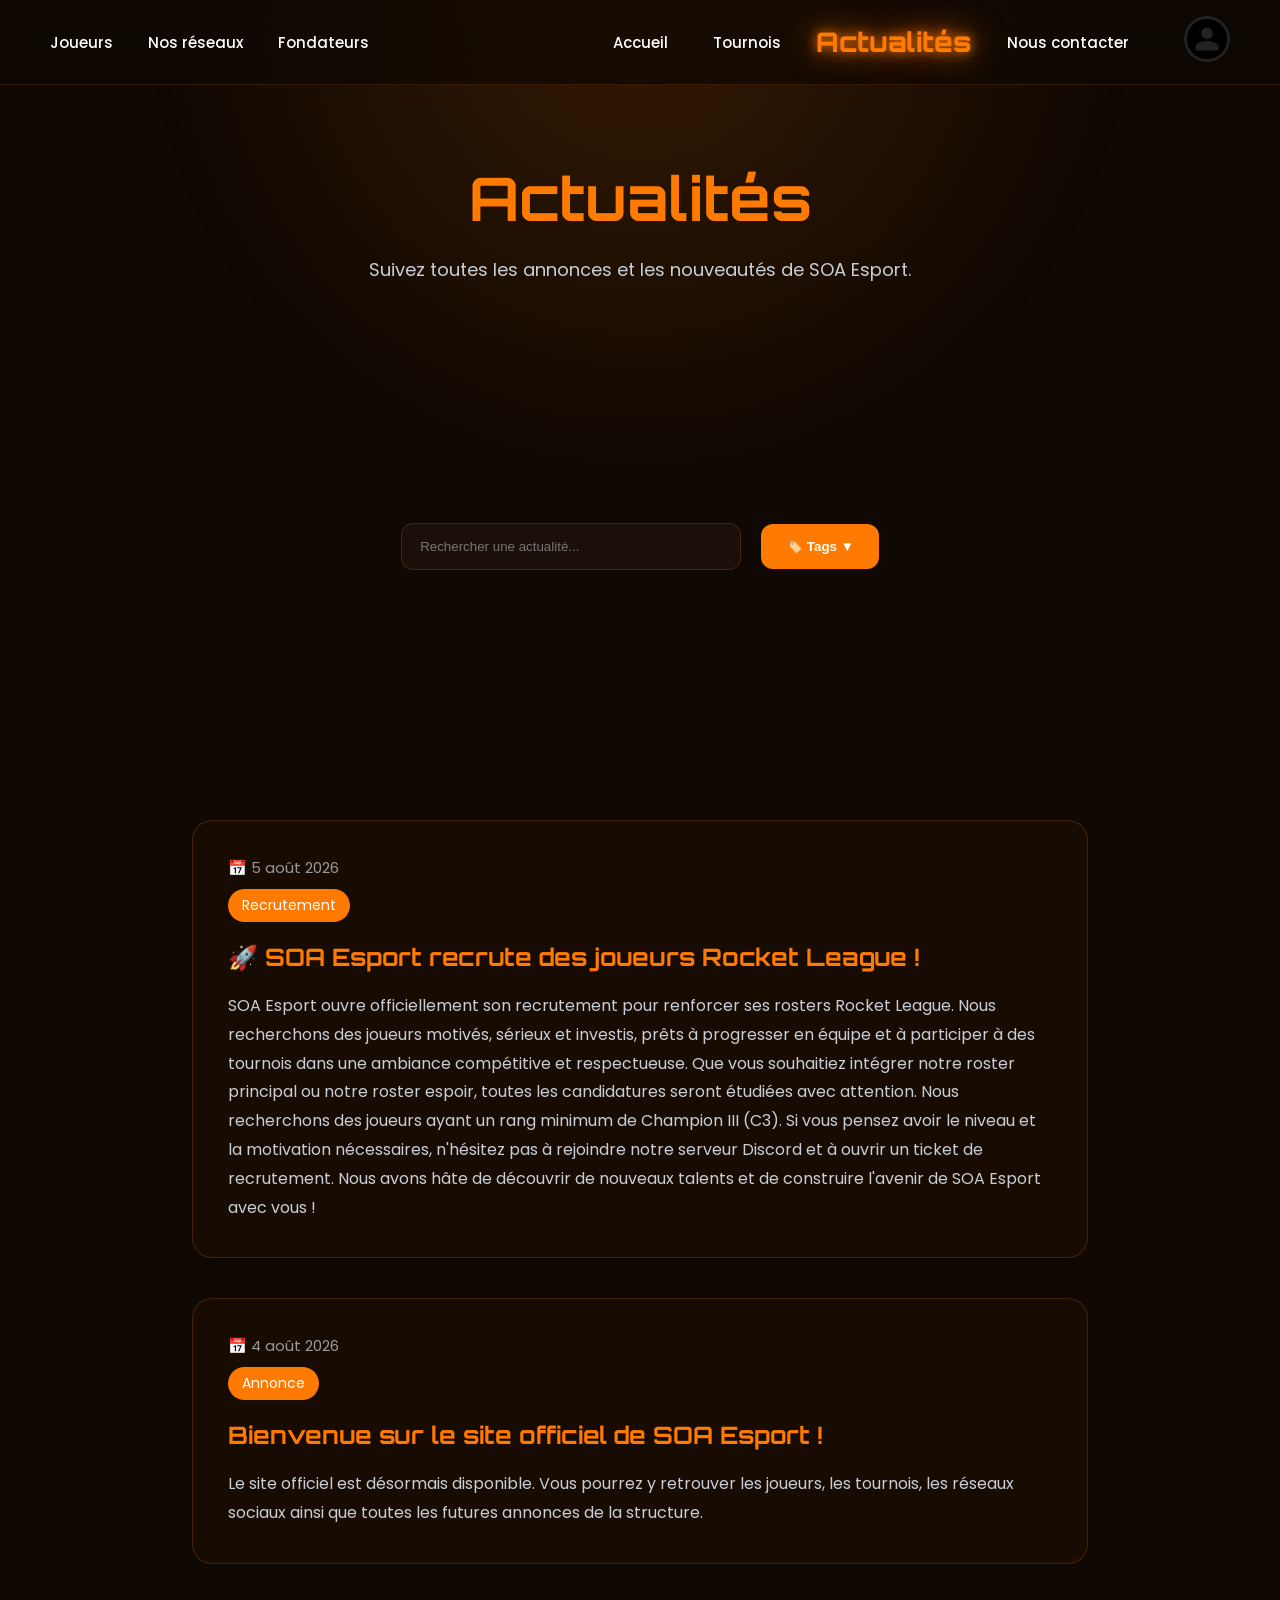
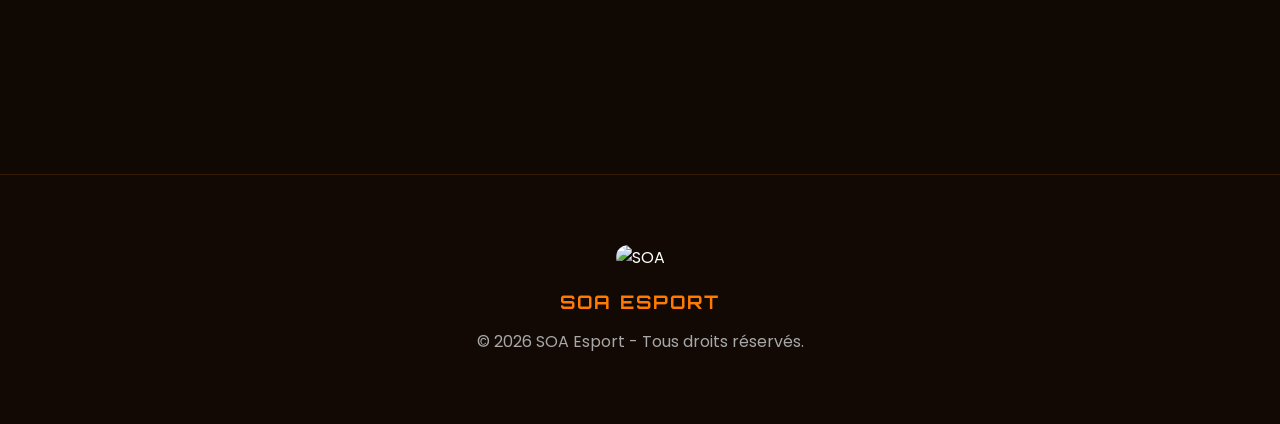
==== actualites.html @ fadc12a5 "Update script source path in actualites.html" ====
<!DOCTYPE html>
<html lang="fr">

<head>
<script type="module" src="js/script.js"></script>
<meta charset="UTF-8">
<meta name="viewport" content="width=device-width, initial-scale=1.0">

<title>SOA Esport | Actualités</title>

<link rel="stylesheet" href="css/style.css">

<link rel="stylesheet" href="components/account.css">

<style>

/* ==========================
        HEADER
========================== */

.news-header{

    text-align:center;
    padding-top:160px;

}

.news-header h1{

    font-size:60px;
    color:#FF7A00;

}

.news-header p{

    color:#C9CED6;
    margin-top:20px;
    font-size:18px;

}

/* ==========================
        RECHERCHE
========================== */

.news-tools{

    max-width:1100px;

    margin:40px auto 50px;

    display:flex;

    justify-content:center;

    align-items:center;

    gap:20px;

    flex-wrap:wrap;

}

.search-box input{

    width:340px;

    padding:15px 18px;

    background:#1A1009;

    color:white;

    border:1px solid rgba(255,122,0,.2);

    border-radius:12px;

    outline:none;

    transition:.3s;

}

.search-box input:focus{

    border-color:#FF7A00;

    box-shadow:0 0 15px rgba(255,122,0,.25);

}

.filter{

    position:relative;

}

.filter button{

    background:#FF7A00;

    color:white;

    border:none;

    border-radius:12px;

    padding:15px 25px;

    cursor:pointer;

    font-weight:600;

    transition:.3s;

}

.filter button:hover{

    background:#FFA33A;

}

.tag-menu{

    position:absolute;

    top:60px;

    left:50%;

    transform:translateX(-50%) translateY(-15px) scale(.95);

    width:220px;

    opacity:0;

    visibility:hidden;

    pointer-events:none;

    display:flex;
    
    flex-direction:column;

    gap:12px;

    background:#16100A;

    border:1px solid rgba(255,122,0,.2);

    border-radius:15px;

    padding:20px;

    box-shadow:0 0 30px rgba(255,122,0,.2);

    z-index:999;

    transition:

        opacity .3s ease,

        transform .3s ease,

        visibility .3s;

}


.tag-menu.show{

    opacity:1;

    visibility:visible;

    pointer-events:auto;

    transform:translateX(-50%) translateY(0) scale(1);

}


.tag-menu label{

    display:flex;

    align-items:center;

    gap:8px;

    color:#DDD;

    cursor:pointer;

    width:100%;

}


.tag-menu input{

    margin:0;

}

/* ==========================
        ACTUALITES
========================== */

.news{

    max-width:1100px;

    margin:40px auto 70px;

}

.news-card{

    background:rgba(255,122,0,.04);

    border:1px solid rgba(255,122,0,.2);

    border-radius:20px;

    padding:35px;

    margin-bottom:40px;

    transition:.35s;

}

.news-card:hover{

    transform:translateY(-8px);

    border-color:#FF7A00;

    box-shadow:0 0 35px rgba(255,122,0,.25);

}

.news-date{

    color:#999;

    font-size:15px;

    margin-bottom:10px;

}

.news-tag{

    display:inline-block;

    background:#FF7A00;

    padding:6px 14px;

    border-radius:20px;

    font-size:14px;

    margin-bottom:20px;

}

.news-card h2{

    color:#FF7A00;

    margin-bottom:20px;

}

.news-card p{

    color:#C9CED6;

    line-height:1.8;

}

@media(max-width:850px){

.news-tools{

flex-direction:column;

align-items:center;

}

.search-box{

width:100%;

max-width:500px;

}

.search-box input{

width:100%;

}

.filter{

width:100%;

max-width:500px;

}

.filter button{

width:100%;

}

.tag-menu{

left:50%;

right:auto;

transform:translateX(-50%);

}

}

</style>

</head>

<body>

<header>

<nav>

<div class="nav-left">

<a href="joueurs.html">Joueurs</a>

<a href="reseaux.html">Nos réseaux</a>

<a href="fondateurs.html">Fondateurs</a>

</div>

<div class="nav-center">

<a href="./">Accueil</a>

</div>

<div class="nav-right">

<a href="tournois.html">Tournois</a>

<a href="actualites.html" class="active">Actualités</a>

<a href="contact.html">Nous contacter</a>

<div id="account-container"></div>

</div>

</nav>

</header>

<main>

<section class="news-header">

<h1>Actualités</h1>

<p>

Suivez toutes les annonces et les nouveautés de SOA Esport.

</p>

</section>

<section class="news-tools">

<div class="search-box">

<input
type="text"
id="searchInput"
placeholder="Rechercher une actualité...">

</div>

<div class="filter">

<button id="tagButton">

🏷️ Tags ▼

</button>

<div class="tag-menu" id="tagMenu">

<label><input type="checkbox" value="Annonce"> Annonce</label>

<label><input type="checkbox" value="Recrutement"> Recrutement</label>

<label><input type="checkbox" value="Vidéo"> Vidéo</label>

<label><input type="checkbox" value="Post"> Post</label>

<label><input type="checkbox" value="Update"> Update</label>

<label><input type="checkbox" value="Evènement"> Evènement</label>

<label><input type="checkbox" value="Tournois"> Tournois</label>

</div>

</div>

</section>

<section class="news reveal">

<div class="news-card" data-tag="Recrutement">

<div class="news-date">

📅 5 août 2026

</div>

<div class="news-tag">

Recrutement

</div>

<h2>🚀 SOA Esport recrute des joueurs Rocket League !</h2>

<p>

SOA Esport ouvre officiellement son recrutement pour renforcer ses rosters Rocket League.

Nous recherchons des joueurs motivés, sérieux et investis, prêts à progresser en équipe et à participer à des tournois dans une ambiance compétitive et respectueuse.

Que vous souhaitiez intégrer notre roster principal ou notre roster espoir, toutes les candidatures seront étudiées avec attention.

Nous recherchons des joueurs ayant un rang minimum de Champion III (C3). Si vous pensez avoir le niveau et la motivation nécessaires, n'hésitez pas à rejoindre notre serveur Discord et à ouvrir un ticket de recrutement.

Nous avons hâte de découvrir de nouveaux talents et de construire l'avenir de SOA Esport avec vous !

</p>

</div>

<div class="news-card" data-tag="Annonce">

<div class="news-date">

📅 4 août 2026

</div>

<div class="news-tag">

Annonce

</div>

<h2>Bienvenue sur le site officiel de SOA Esport !</h2>

<p>

Le site officiel est désormais disponible.
Vous pourrez y retrouver les joueurs,
les tournois, les réseaux sociaux
ainsi que toutes les futures annonces de la structure.

</p>

</div>

</section>

</main>

<footer>

<img src="images/SOA_logo_gris.jpg" alt="SOA">

<h3>SOA ESPORT</h3>

<p>

© 2026 SOA Esport - Tous droits réservés.

</p>

</footer>

<script src="js/script.js"></script>
<script src="js/animations.js"></script>

<script>

const searchInput = document.getElementById("searchInput");
const tagButton = document.getElementById("tagButton");
const tagMenu = document.getElementById("tagMenu");

tagButton.addEventListener("click", () => {

    tagMenu.classList.toggle("show");

});

document.addEventListener("click", (event) => {

    if (
        !tagMenu.contains(event.target) &&
        !tagButton.contains(event.target)
    ) {

        tagMenu.classList.remove("show");

    }

});

const cards = document.querySelectorAll(".news-card");
const checkboxes = document.querySelectorAll("#tagMenu input");

function filterNews(){

    const search = searchInput.value.toLowerCase();

    const selectedTags = [...checkboxes]
        .filter(cb => cb.checked)
        .map(cb => cb.value);

    cards.forEach(card => {

        const title =
            card.querySelector("h2").textContent.toLowerCase();

        const text =
            card.querySelector("p").textContent.toLowerCase();

        const tag =
            card.dataset.tag;

        const matchSearch =
            title.includes(search) ||
            text.includes(search);

        const matchTag =
            selectedTags.length === 0 ||
            selectedTags.includes(tag);

        if(matchSearch && matchTag){

            card.style.display = "block";

        }else{

            card.style.display = "none";

        }

    });

}

searchInput.addEventListener("input", filterNews);

checkboxes.forEach(box => {

    box.addEventListener("change", filterNews);

});

</script>

<script type="module" src="js/account.js"></script>

</body>

</html>
---- css/style.css ----
/* ===========================
        GOOGLE FONT
=========================== */

@import url('https://fonts.googleapis.com/css2?family=Orbitron:wght@500;700;800&family=Poppins:wght@300;400;500;600&display=swap');


/* ===========================
        RESET
=========================== */

*{

    margin:0;
    padding:0;
    box-sizing:border-box;

}


html{

    scroll-behavior:smooth;

}


body{

    background:#0F0803;

    color:white;

    font-family:"Poppins",sans-serif;

    overflow-x:hidden;

}


/* Halo orange général */

body::before{

    content:"";

    position:fixed;

    inset:0;

    background:
        radial-gradient(circle at top,
        rgba(255,122,0,.16),
        transparent 45%);

    pointer-events:none;

    z-index:-1;

}



/* ===========================
        SCROLLBAR
=========================== */


::-webkit-scrollbar{

    width:10px;

}


::-webkit-scrollbar-track{

    background:#120A04;

}


::-webkit-scrollbar-thumb{

    background:#FF7A00;

    border-radius:50px;

}


::-webkit-scrollbar-thumb:hover{

    background:#FFA33A;

}



/* ===========================
        NAVIGATION
=========================== */


header{

    position:fixed;

    top:0;
    left:0;

    width:100%;

    height:85px;

    z-index:9999;

    backdrop-filter:blur(18px);

    background:rgba(15,8,3,.75);

    border-bottom:1px solid rgba(255,122,0,.15);

}



nav{

    max-width:1500px;

    height:100%;

    margin:auto;

    display:grid;

    grid-template-columns:1fr auto 1fr;

    align-items:center;

    padding:0 50px;

}



.nav-left,
.nav-right{

    display:flex;

    gap:35px;

    align-items:center;

}


.nav-right{

    justify-content:flex-end;

}



nav a{

    color:white;

    text-decoration:none;

    font-size:15px;

    font-weight:500;

    transition:.35s;

    position:relative;

}



nav a::after{

    content:"";

    position:absolute;

    left:0;

    bottom:-8px;

    width:0;

    height:2px;

    background:#FF7A00;

    transition:.35s;

}



nav a:hover{

    color:#FF7A00;

}



nav a:hover::after{

    width:100%;

}



.active{

    font-size:27px;

    color:#FF7A00;

    font-family:"Orbitron",sans-serif;

    font-weight:800;


    text-shadow:

        0 0 12px #FF7A00,

        0 0 35px #FF7A00;

}



/* ===========================
        BOUTONS
=========================== */


.btn{

    display:inline-block;

    padding:16px 38px;

    border-radius:10px;

    background:#FF7A00;

    color:white;

    text-decoration:none;

    font-weight:600;

    transition:.3s;

    box-shadow:

        0 0 25px rgba(255,122,0,.35);

}



.btn:hover{

    transform:translateY(-4px);

    background:#FFA33A;

    box-shadow:

        0 0 35px rgba(255,122,0,.8);

}



/* ===========================
        TITRES
=========================== */


h1,
h2,
h3{

    font-family:"Orbitron",sans-serif;

}



section{

    padding:100px 8%;

}



/* ===========================
        FOOTER
=========================== */


footer{

    background:#120904;

    border-top:

        1px solid rgba(255,122,0,.15);

    padding:70px 20px;

    text-align:center;

}



footer img{

    width:100px;

    margin-bottom:20px;

    filter:none;

    box-shadow:none;

    border-radius:12px;

}



footer h3{

    color:#FF7A00;

    margin-bottom:15px;

    letter-spacing:2px;

}



footer p{

    color:#A8A8A8;

}



/* ===========================
        RESPONSIVE
=========================== */


@media(max-width:1050px){


    nav{

        display:flex;

        flex-direction:column;

        justify-content:center;

        gap:18px;

        padding:20px;

        height:auto;

    }



    header{

        height:auto;

    }



    .nav-left,
    .nav-right{

        justify-content:center;

        flex-wrap:wrap;

    }



    .nav-center{

        order:-1;

    }


}



@media(max-width:650px){


    nav a{

        font-size:14px;

    }



    .active{

        font-size:22px;

    }



    section{

        padding:80px 25px;

    }


}



/* ===========================
    APPARITION AU SCROLL
=========================== */


.reveal{

    opacity:0;

    transform:translateY(70px);

    transition:

        opacity .9s ease,

        transform .9s ease;

}



.active-reveal{

    opacity:1;

    transform:translateY(0);

}
---- components/account.css ----
.account{

    position:relative;
    margin-left:20px;

}

#accountButton{

    width:46px;
    height:46px;

    border:none;

    border-radius:50%;

    overflow:hidden;

    cursor:pointer;

    background:#222;

    transition:.25s;

}

#accountButton:hover{

    transform:scale(1.08);

}

#accountAvatar{

    width:100%;
    height:100%;

    object-fit:cover;

}

.account-menu{

    position:absolute;

    top:60px;

    right:0;

    width:190px;

    background:#1d1d1d;

    border-radius:12px;

    display:none;

    overflow:hidden;

    box-shadow:0 15px 40px rgba(0,0,0,.4);

}

.account-menu.open{

    display:block;

}

.account-menu a{

    display:block;

    padding:14px;

    color:white;

    text-decoration:none;

}

.account-menu a:hover{

    background:#ff7b00;

}
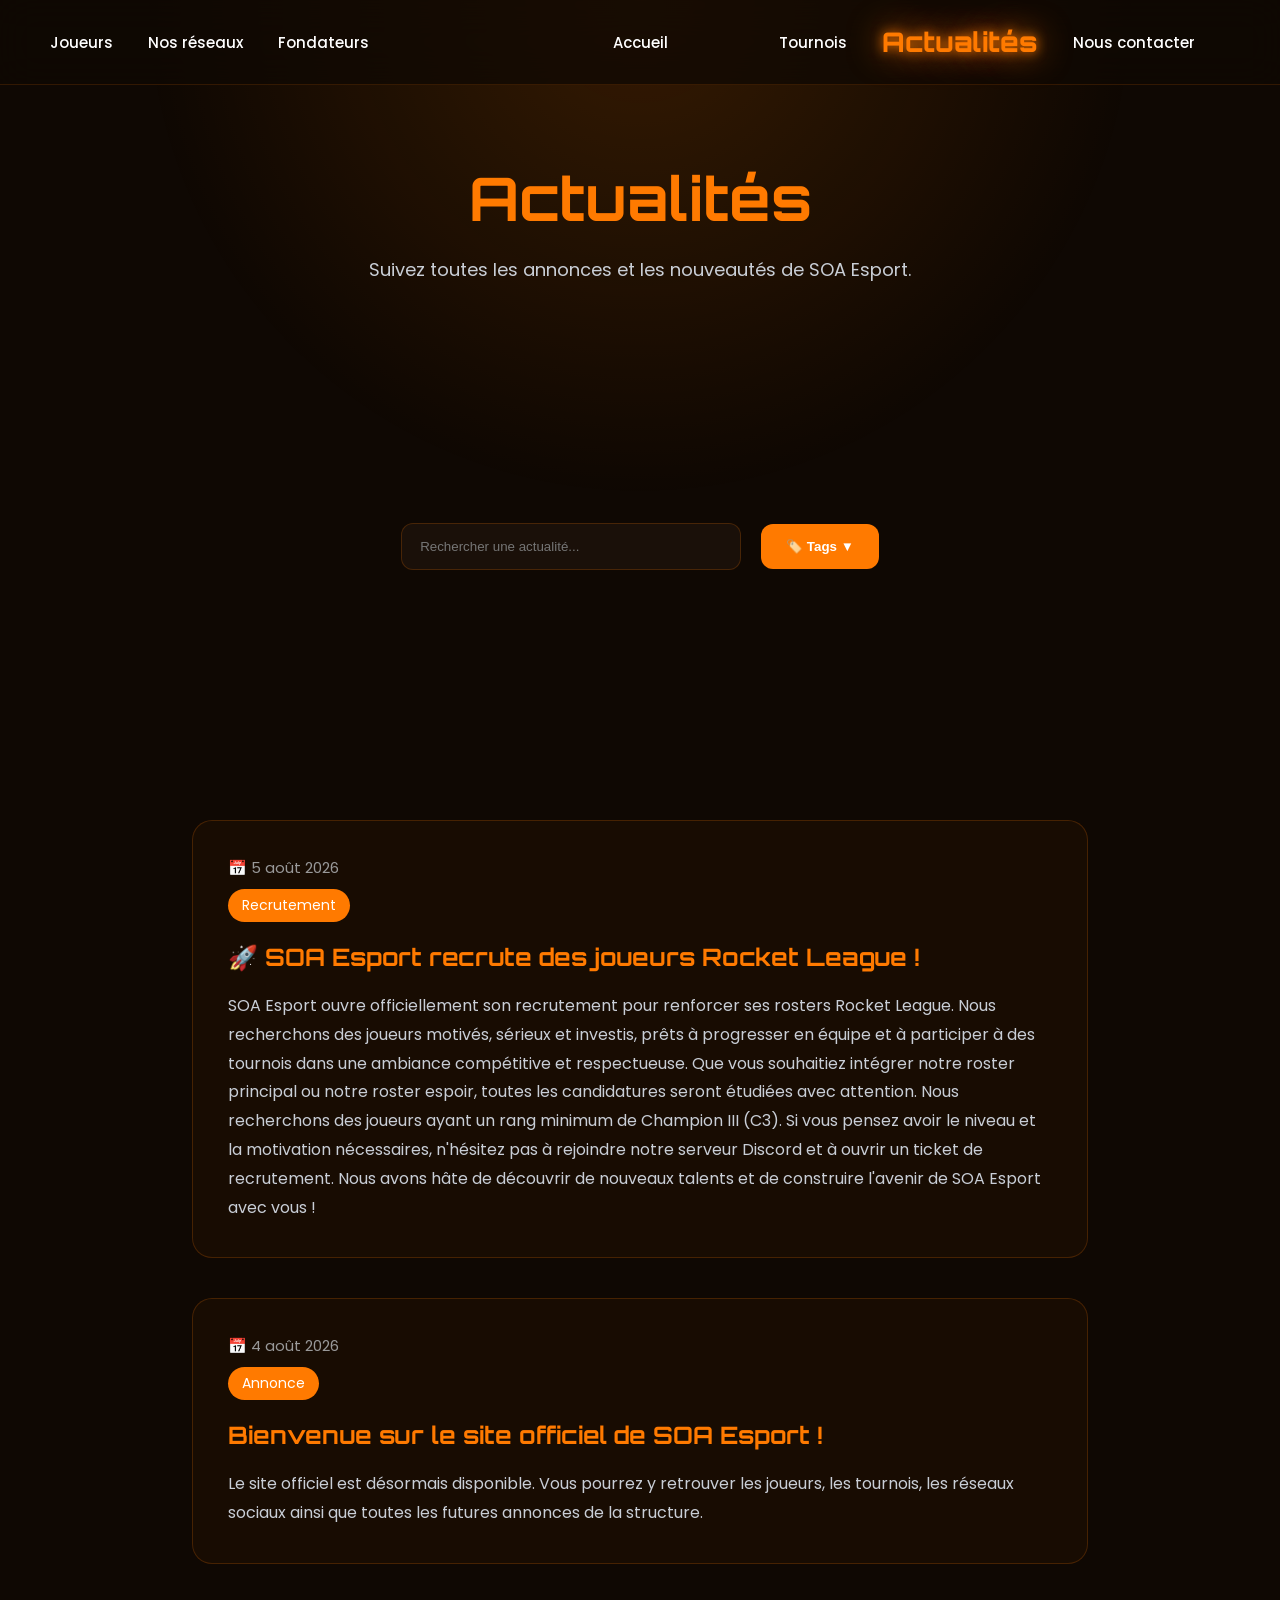
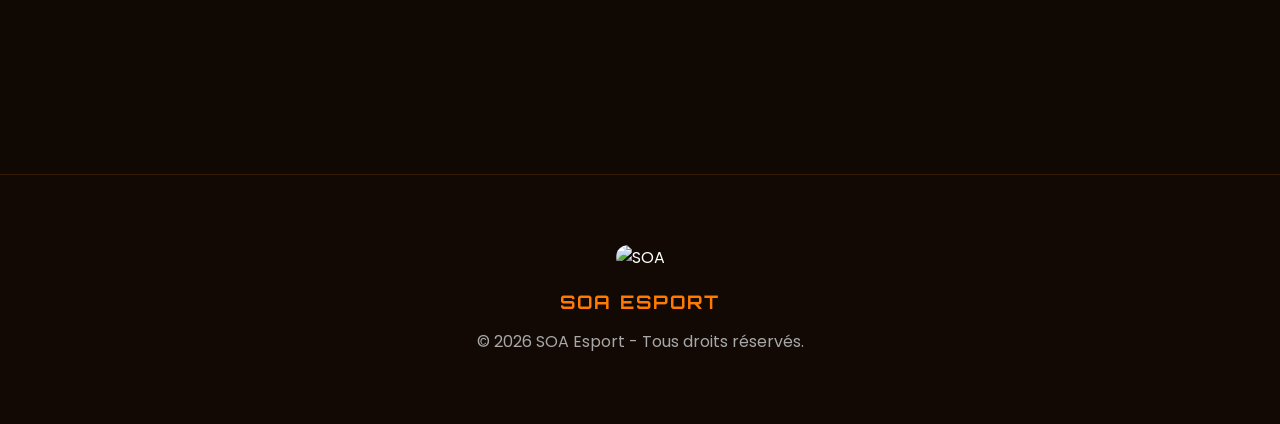
==== commit 1ac32ec3: "Update account stylesheet link in actualites.html" ====
--- a/actualites.html
+++ b/actualites.html
@@ -10,7 +10,7 @@
 
 <link rel="stylesheet" href="css/style.css">
 
-<link rel="stylesheet" href="components/account.css">
+<link rel="stylesheet" href="css/account.css">
 
 <style>
 
--- a/css/account.css
+++ b/css/account.css
@@ -0,0 +1,131 @@
+.account{
+
+    position:relative;
+    margin-left:20px;
+
+}
+
+#accountButton{
+
+    width:46px;
+    height:46px;
+
+    border:none;
+
+    border-radius:50%;
+
+    overflow:hidden;
+
+    cursor:pointer;
+
+    background:#222;
+
+    transition:.25s;
+
+}
+
+#accountButton:hover{
+
+    transform:scale(1.08);
+
+}
+
+#accountAvatar{
+
+    width:100%;
+    height:100%;
+
+    object-fit:cover;
+
+}
+
+.account-menu{
+
+    position:absolute;
+
+    top:60px;
+
+    right:0;
+
+    width:190px;
+
+    background:#1d1d1d;
+
+    border-radius:12px;
+
+    display:none;
+
+    overflow:hidden;
+
+    box-shadow:0 15px 40px rgba(0,0,0,.4);
+
+}
+
+.account-menu.open{
+
+    display:block;
+
+}
+
+.account-menu a{
+
+    display:block;
+
+    padding:14px;
+
+    color:white;
+
+    text-decoration:none;
+
+}
+
+.account-menu a:hover{
+
+    background:#ff7b00;
+
+}
+
+/* Protection contre les styles globaux du site */
+
+#account-container img{
+
+    width:46px !important;
+
+    height:46px !important;
+
+    max-width:none !important;
+
+    object-fit:cover;
+
+}
+
+
+#account-container .account{
+
+    display:flex;
+
+    align-items:center;
+
+}
+
+
+#account-container #accountButton{
+
+    width:46px !important;
+
+    height:46px !important;
+
+    padding:0;
+
+    overflow:hidden;
+
+}
+
+
+#account-container .account-menu img{
+
+    width:45px !important;
+
+    height:45px !important;
+
+}
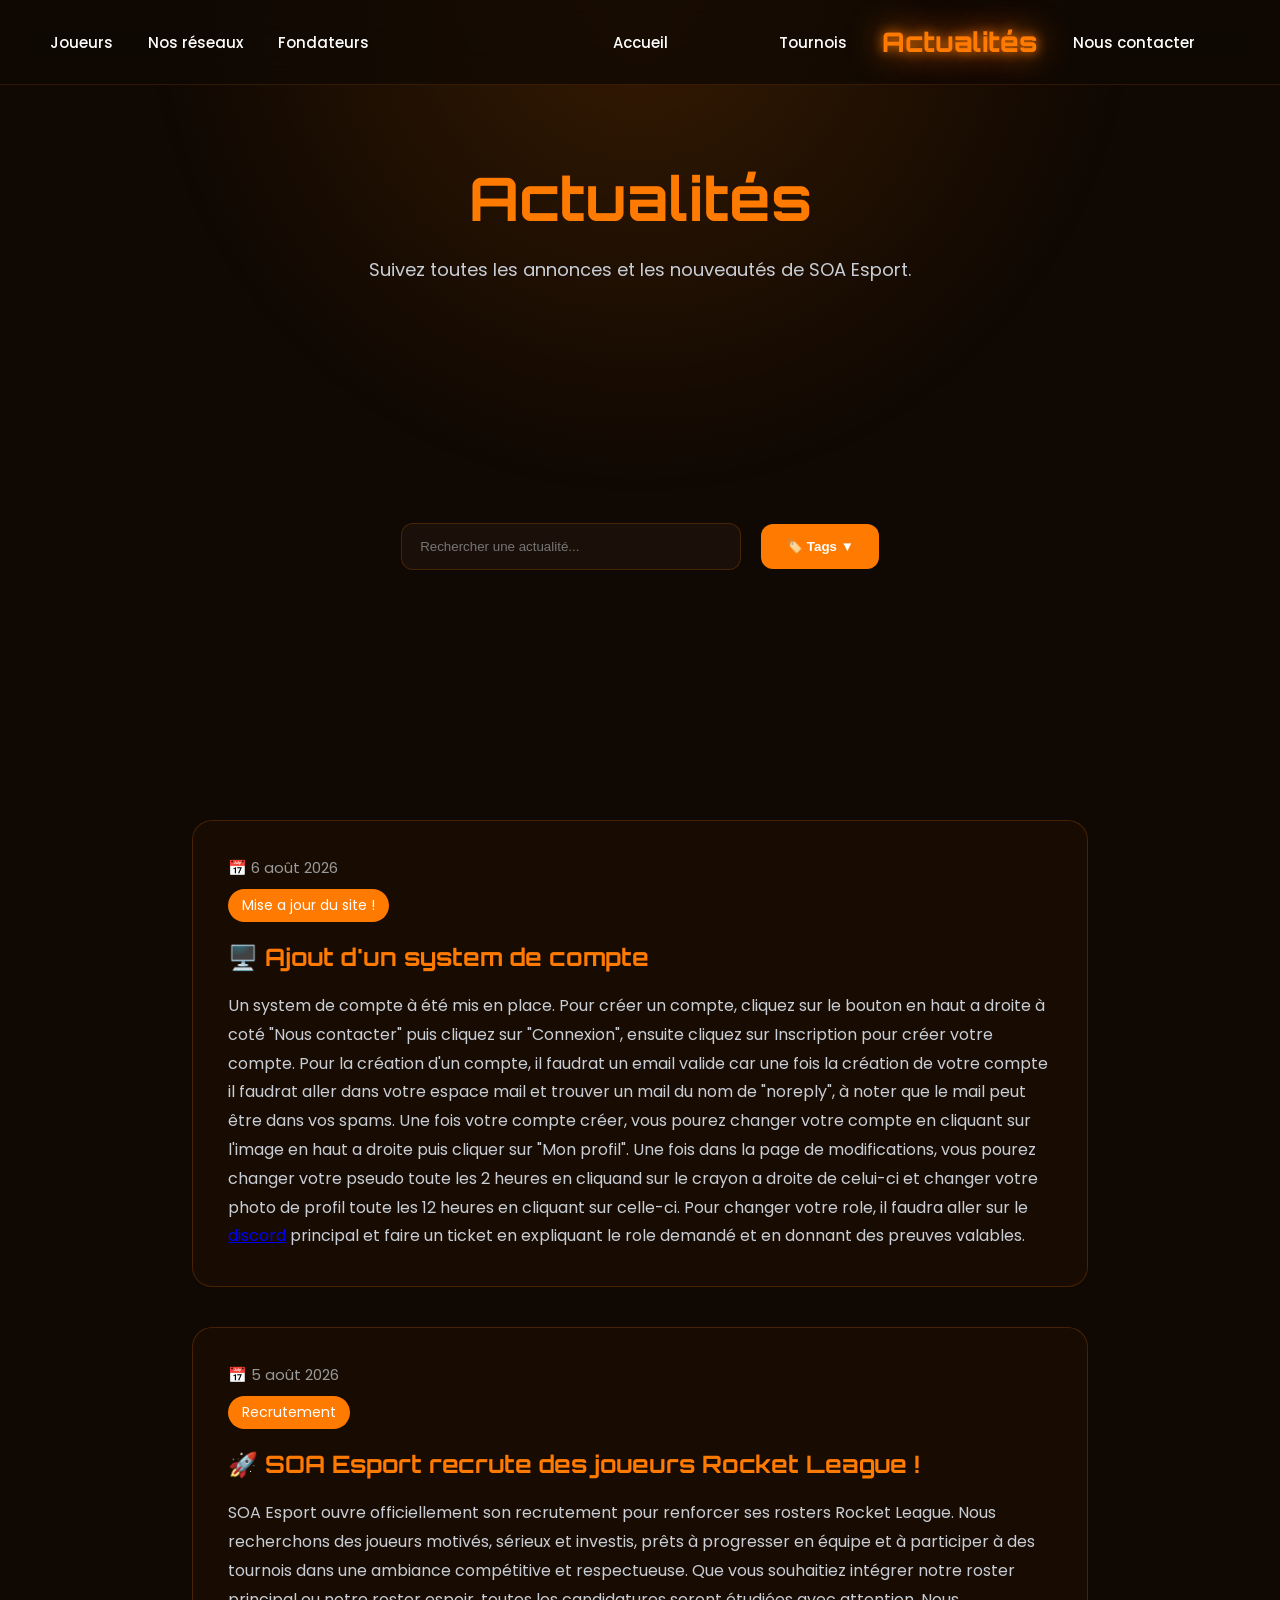
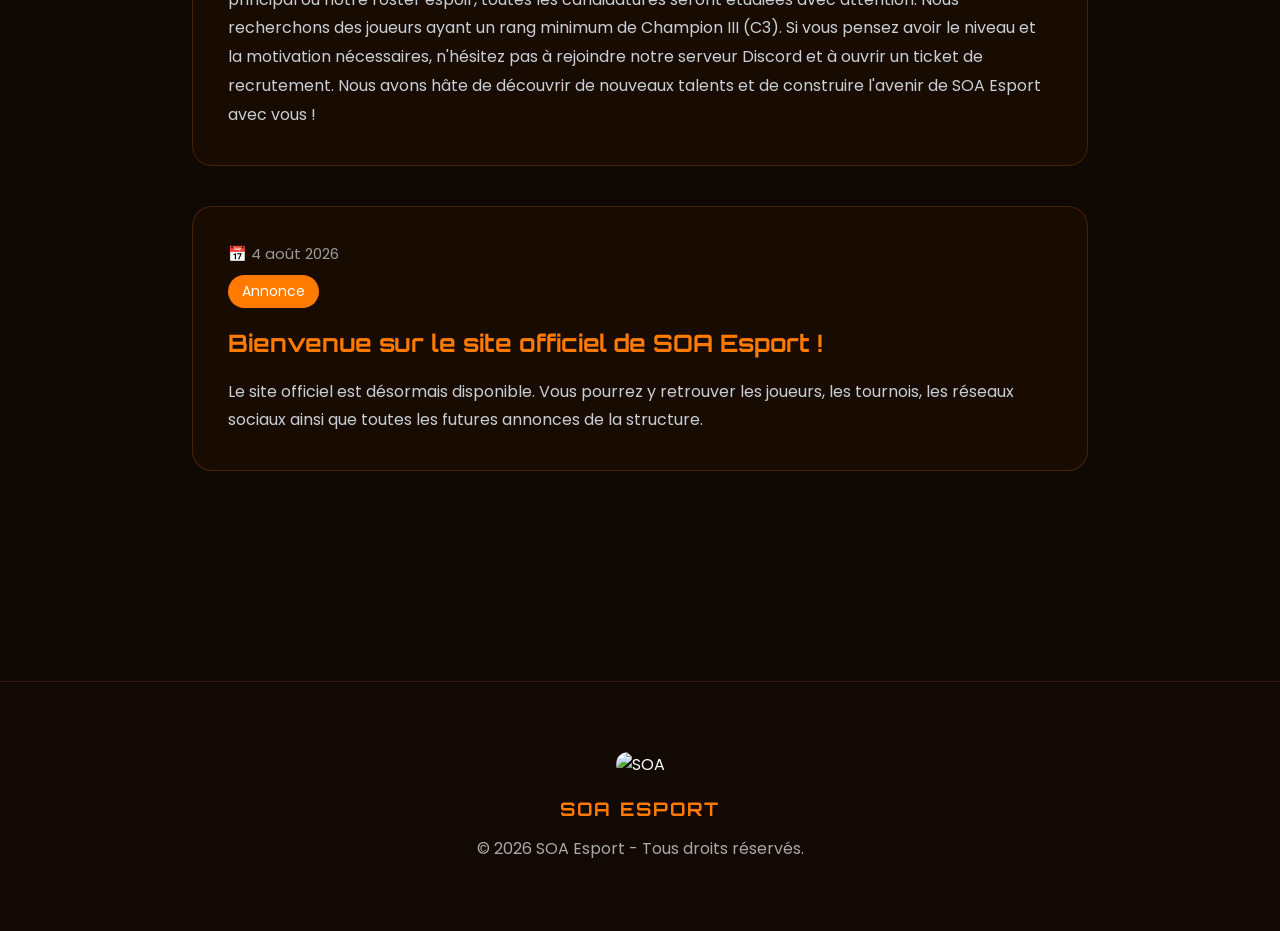
==== commit f4a9726d: "Add news section for account system update Ajout d'une section d'actualités sur la création d'un com" ====
--- a/actualites.html
+++ b/actualites.html
@@ -434,6 +434,37 @@
 
 <section class="news reveal">
 
+<div class="news-card" data-tag="Update">
+
+<div class="news-date">
+
+📅 6 août 2026
+
+</div>
+
+<div class="news-tag">
+
+Mise a jour du site !
+
+</div>
+
+<h2>🖥️ Ajout d'un system de compte</h2>
+
+<p>
+
+Un system de compte à été mis en place. 
+Pour créer un compte, cliquez sur le bouton en haut a droite à coté "Nous contacter" puis cliquez sur "Connexion", ensuite cliquez sur Inscription pour créer votre compte.
+Pour la création d'un compte, il faudrat un email valide car une fois la création de votre compte il faudrat aller dans votre espace mail et trouver un mail du nom de "noreply",
+à noter que le mail peut être dans vos spams.
+Une fois votre compte créer, vous pourez changer votre compte en cliquant sur l'image en haut a droite puis cliquer sur "Mon profil".
+Une fois dans la page de modifications, vous pourez changer votre pseudo toute les 2 heures en cliquand sur le crayon a droite de celui-ci et changer votre photo de profil toute les 12 heures
+en cliquant sur celle-ci.
+Pour changer votre role, il faudra aller sur le <a href="contact.html">discord</a> principal et faire un ticket en expliquant le role demandé et en donnant des preuves valables.
+
+</p>
+
+</div>
+
 <div class="news-card" data-tag="Recrutement">
 
 <div class="news-date">
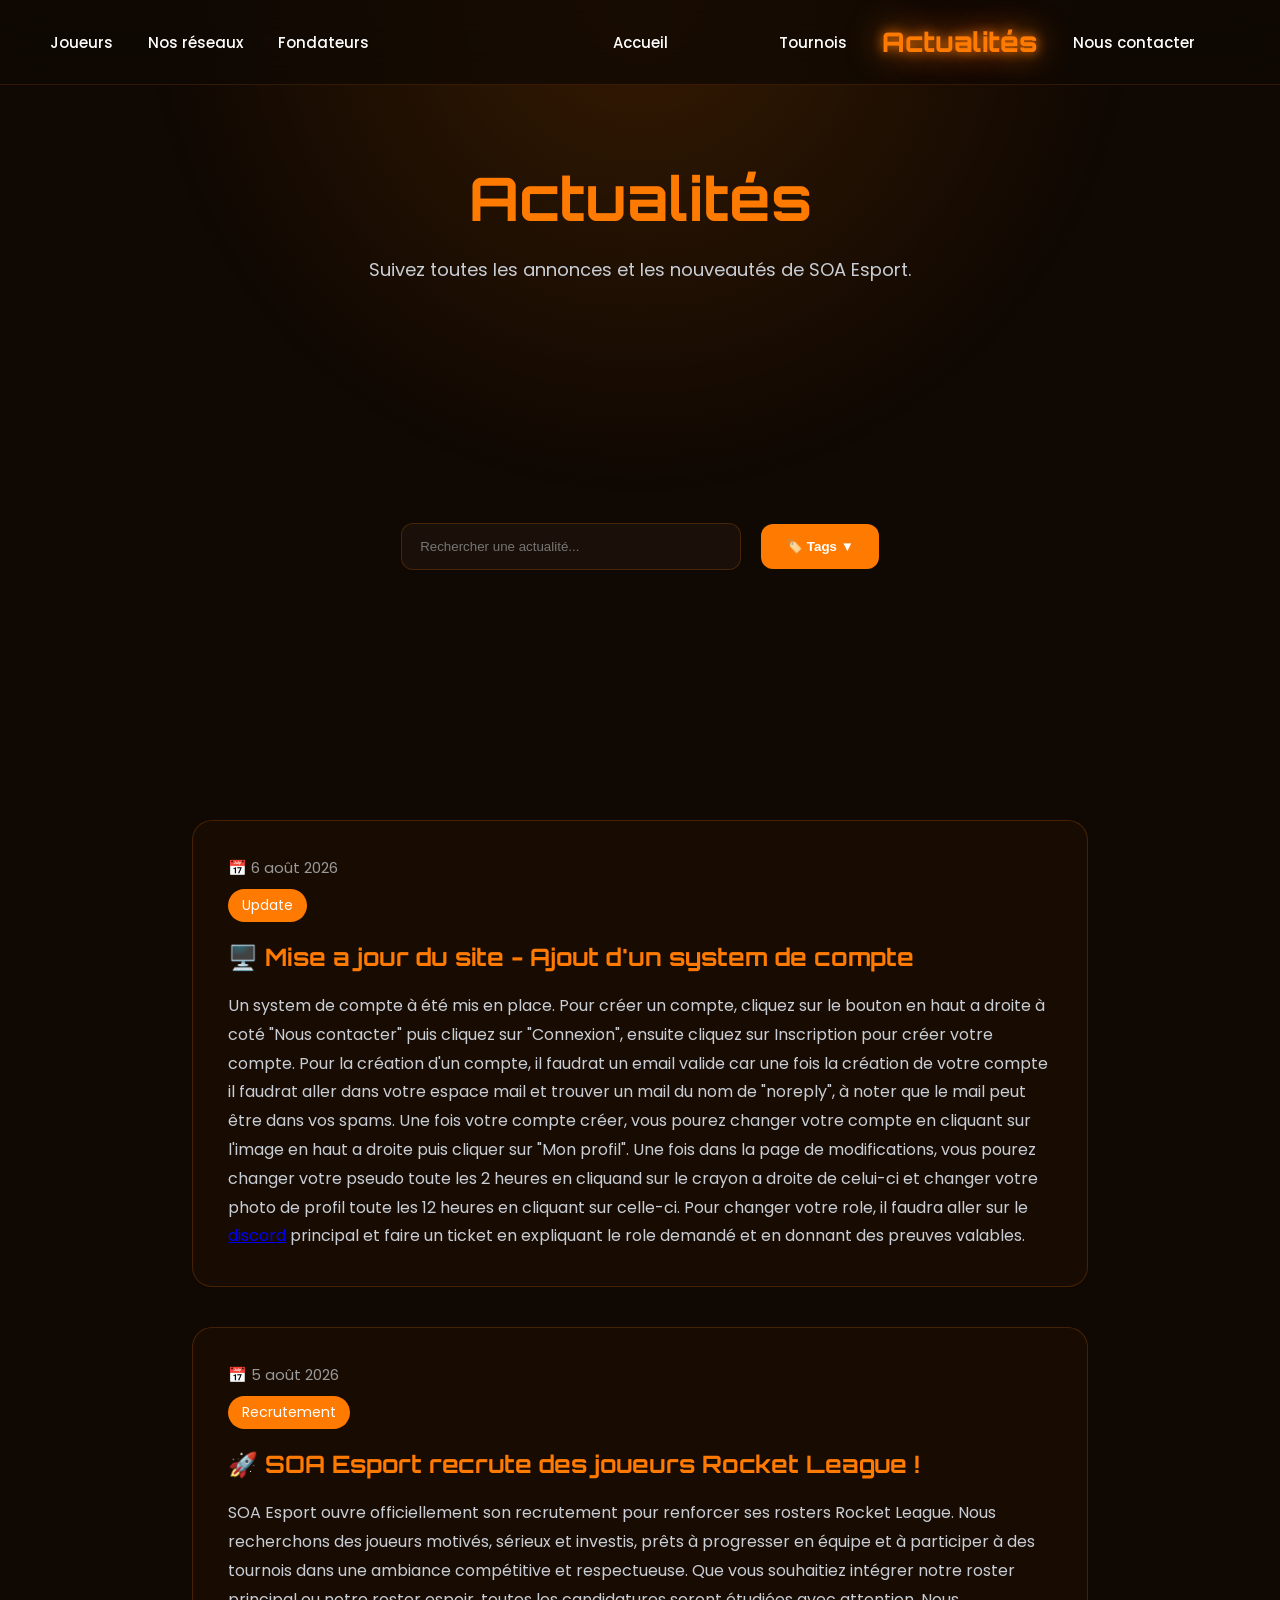
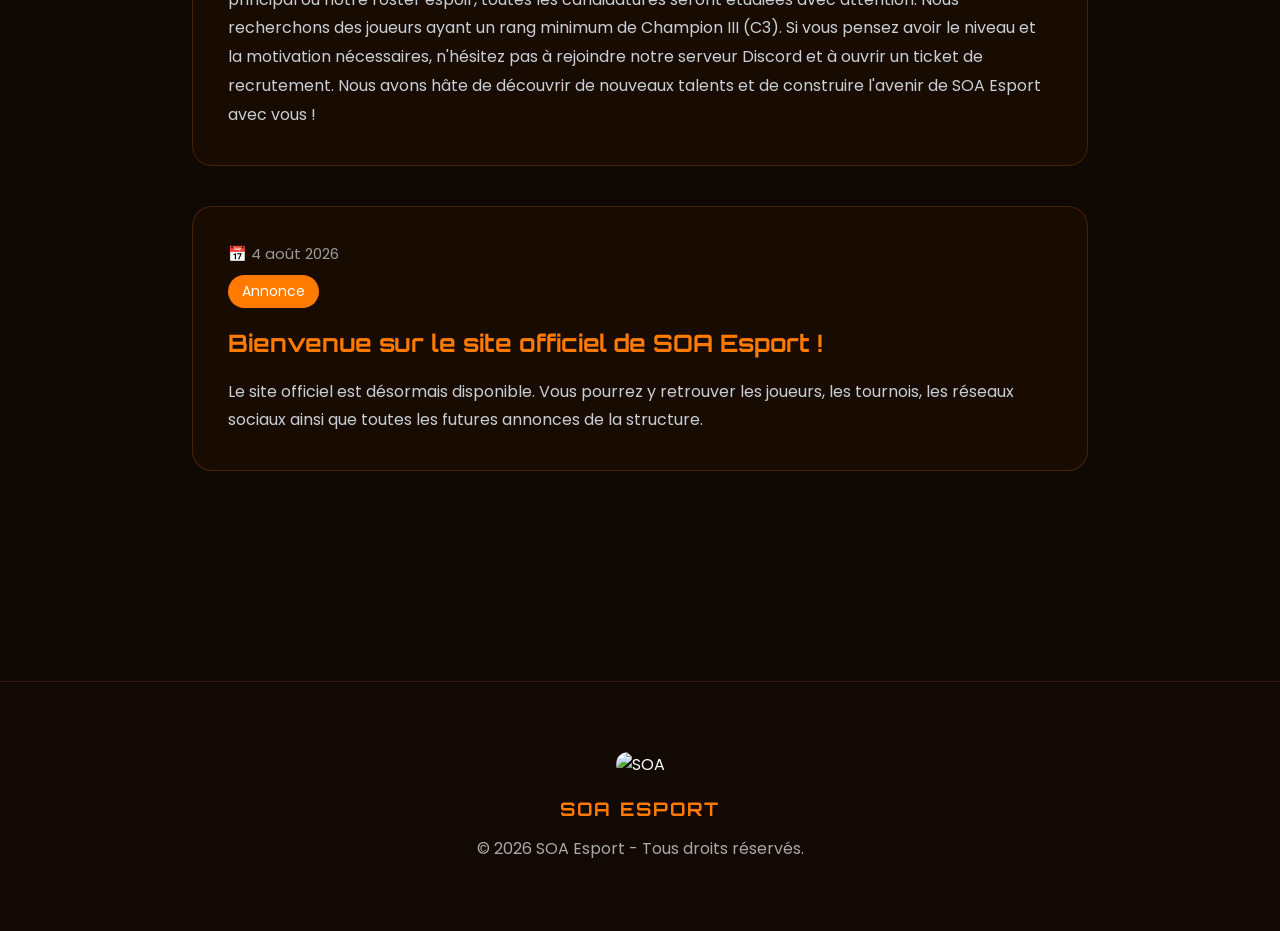
==== commit aec902ee: "Revise site update message and heading Updated site announcement and heading for clarity." ====
--- a/actualites.html
+++ b/actualites.html
@@ -444,11 +444,11 @@
 
 <div class="news-tag">
 
-Mise a jour du site !
-
-</div>
-
-<h2>🖥️ Ajout d'un system de compte</h2>
+Update
+
+</div>
+
+<h2>🖥️ Mise a jour du site - Ajout d'un system de compte</h2>
 
 <p>
 
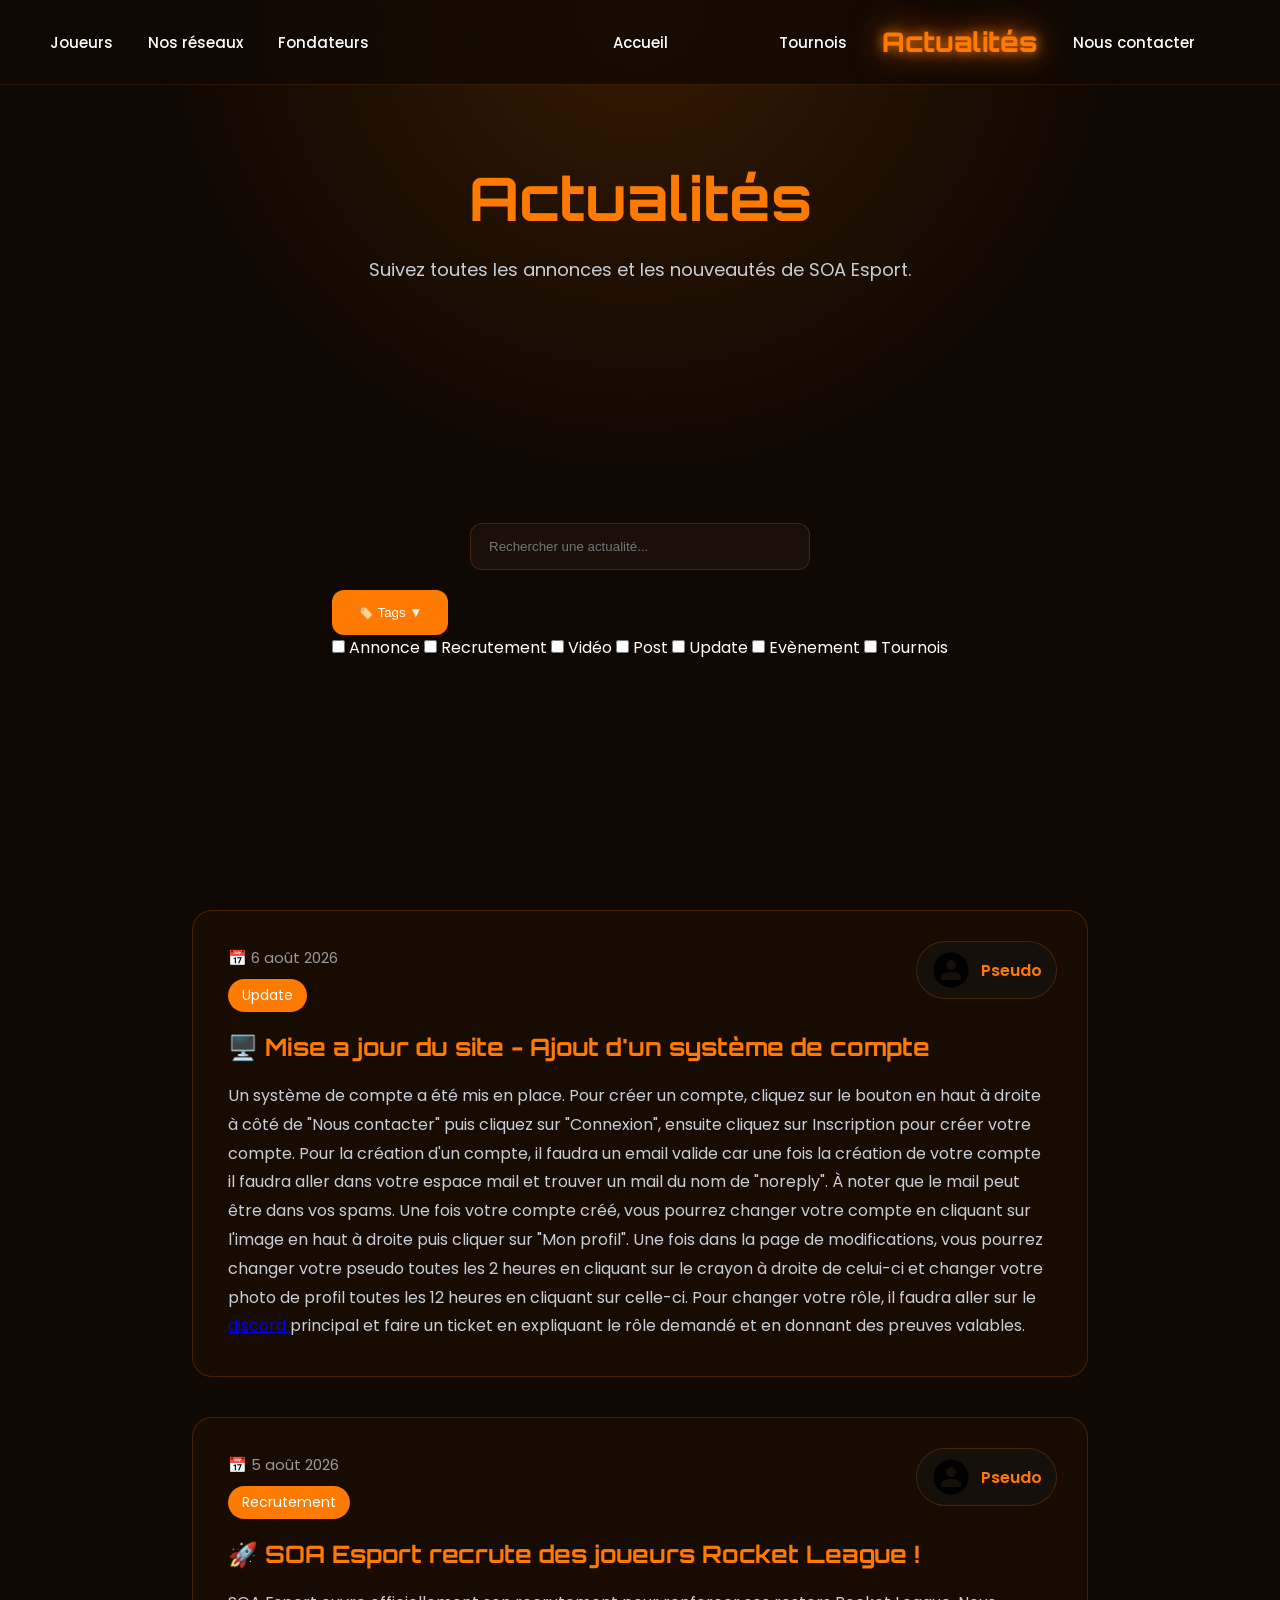
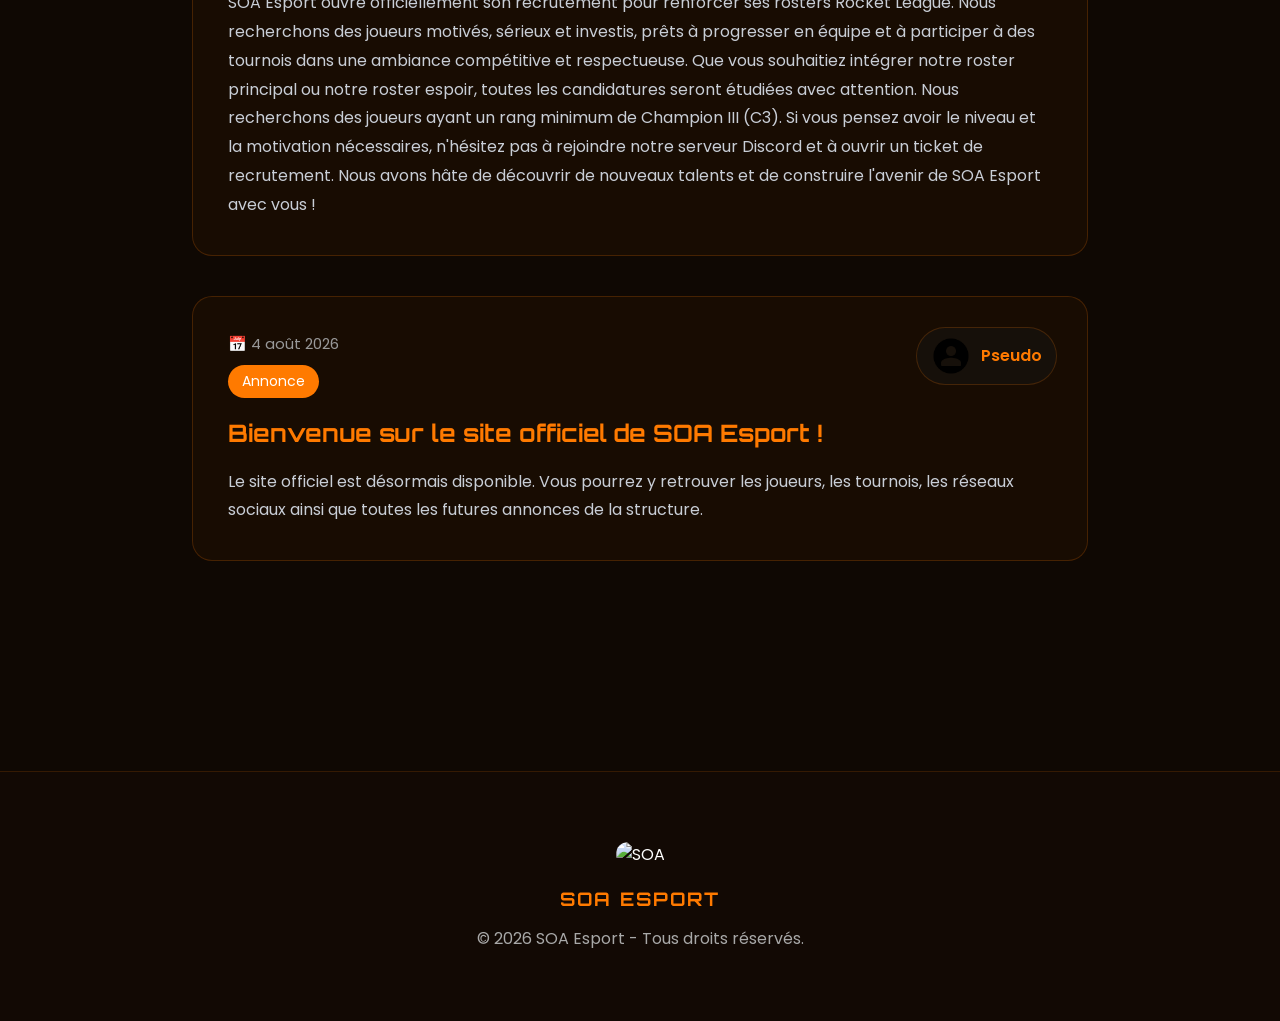
==== commit 3cd49466: "Enhance news section with new styles and tags Updated styling and structure for news section, added " ====
--- a/actualites.html
+++ b/actualites.html
@@ -2,15 +2,17 @@
 <html lang="fr">
 
 <head>
+
 <script type="module" src="js/script.js"></script>
+
 <meta charset="UTF-8">
 <meta name="viewport" content="width=device-width, initial-scale=1.0">
 
 <title>SOA Esport | Actualités</title>
 
 <link rel="stylesheet" href="css/style.css">
-
 <link rel="stylesheet" href="css/account.css">
+
 
 <style>
 
@@ -18,6 +20,7 @@
         HEADER
 ========================== */
 
+
 .news-header{
 
     text-align:center;
@@ -25,12 +28,14 @@
 
 }
 
+
 .news-header h1{
 
     font-size:60px;
     color:#FF7A00;
 
 }
+
 
 .news-header p{
 
@@ -40,10 +45,13 @@
 
 }
 
+
+
 /* ==========================
         RECHERCHE
 ========================== */
 
+
 .news-tools{
 
     max-width:1100px;
@@ -62,6 +70,7 @@
 
 }
 
+
 .search-box input{
 
     width:340px;
@@ -78,23 +87,9 @@
 
     outline:none;
 
-    transition:.3s;
-
-}
-
-.search-box input:focus{
-
-    border-color:#FF7A00;
-
-    box-shadow:0 0 15px rgba(255,122,0,.25);
-
-}
-
-.filter{
-
-    position:relative;
-
-}
+}
+
+
 
 .filter button{
 
@@ -110,105 +105,15 @@
 
     cursor:pointer;
 
-    font-weight:600;
-
-    transition:.3s;
-
-}
-
-.filter button:hover{
-
-    background:#FFA33A;
-
-}
-
-.tag-menu{
-
-    position:absolute;
-
-    top:60px;
-
-    left:50%;
-
-    transform:translateX(-50%) translateY(-15px) scale(.95);
-
-    width:220px;
-
-    opacity:0;
-
-    visibility:hidden;
-
-    pointer-events:none;
-
-    display:flex;
-    
-    flex-direction:column;
-
-    gap:12px;
-
-    background:#16100A;
-
-    border:1px solid rgba(255,122,0,.2);
-
-    border-radius:15px;
-
-    padding:20px;
-
-    box-shadow:0 0 30px rgba(255,122,0,.2);
-
-    z-index:999;
-
-    transition:
-
-        opacity .3s ease,
-
-        transform .3s ease,
-
-        visibility .3s;
-
-}
-
-
-.tag-menu.show{
-
-    opacity:1;
-
-    visibility:visible;
-
-    pointer-events:auto;
-
-    transform:translateX(-50%) translateY(0) scale(1);
-
-}
-
-
-.tag-menu label{
-
-    display:flex;
-
-    align-items:center;
-
-    gap:8px;
-
-    color:#DDD;
-
-    cursor:pointer;
-
-    width:100%;
-
-}
-
-
-.tag-menu input{
-
-    margin:0;
-
-}
+}
+
+
 
 /* ==========================
         ACTUALITES
 ========================== */
 
+
 .news{
 
     max-width:1100px;
@@ -217,8 +122,12 @@
 
 }
 
+
+
 .news-card{
 
+    position:relative;
+
     background:rgba(255,122,0,.04);
 
     border:1px solid rgba(255,122,0,.2);
@@ -233,15 +142,99 @@
 
 }
 
+
+
 .news-card:hover{
 
     transform:translateY(-8px);
 
     border-color:#FF7A00;
 
-    box-shadow:0 0 35px rgba(255,122,0,.25);
-
-}
+}
+
+
+
+/* ==========================
+        AUTEUR DE L'ANNONCE
+========================== */
+
+
+.news-author{
+
+    position:absolute;
+
+    right:30px;
+
+    top:30px;
+
+}
+
+
+
+.news-author a{
+
+    display:flex;
+
+    align-items:center;
+
+    gap:10px;
+
+    text-decoration:none;
+
+    color:white;
+
+    background:#16100A;
+
+    padding:8px 14px;
+
+    border-radius:30px;
+
+    border:1px solid rgba(255,122,0,.2);
+
+    transition:.3s;
+
+}
+
+
+
+.news-author a:hover{
+
+    border-color:#FF7A00;
+
+    transform:translateY(-3px);
+
+}
+
+
+
+.news-author img{
+
+    width:40px;
+
+    height:40px;
+
+    border-radius:50%;
+
+    object-fit:cover;
+
+}
+
+
+
+.news-author span{
+
+    color:#FF7A00;
+
+    font-weight:600;
+
+}
+
+
+
+/* ==========================
+        CONTENU
+========================== */
+
 
 .news-date{
 
@@ -253,6 +246,8 @@
 
 }
 
+
+
 .news-tag{
 
     display:inline-block;
@@ -269,6 +264,8 @@
 
 }
 
+
+
 .news-card h2{
 
     color:#FF7A00;
@@ -277,6 +274,8 @@
 
 }
 
+
+
 .news-card p{
 
     color:#C9CED6;
@@ -285,66 +284,38 @@
 
 }
 
+
+
 @media(max-width:850px){
 
-.news-tools{
-
-flex-direction:column;
-
-align-items:center;
-
-}
-
-.search-box{
-
-width:100%;
-
-max-width:500px;
-
-}
-
-.search-box input{
-
-width:100%;
-
-}
-
-.filter{
-
-width:100%;
-
-max-width:500px;
-
-}
-
-.filter button{
-
-width:100%;
-
-}
-
-.tag-menu{
-
-left:50%;
-
-right:auto;
-
-transform:translateX(-50%);
-
-}
+
+.news-author{
+
+    position:static;
+
+    margin-top:25px;
+
+}
+
 
 }
 
 </style>
 
+
 </head>
 
+
 <body>
 
+<body>
+
+
 <header>
 
 <nav>
 
+
 <div class="nav-left">
 
 <a href="joueurs.html">Joueurs</a>
@@ -355,12 +326,16 @@
 
 </div>
 
+
+
 <div class="nav-center">
 
 <a href="./">Accueil</a>
 
 </div>
 
+
+
 <div class="nav-right">
 
 <a href="tournois.html">Tournois</a>
@@ -369,170 +344,479 @@
 
 <a href="contact.html">Nous contacter</a>
 
+
 <div id="account-container"></div>
 
-</div>
+
+</div>
+
 
 </nav>
 
 </header>
 
+
+
+
+
 <main>
 
+
+
 <section class="news-header">
 
+
 <h1>Actualités</h1>
 
+
 <p>
 
 Suivez toutes les annonces et les nouveautés de SOA Esport.
 
 </p>
 
+
 </section>
 
+
+
+
+
+
+
 <section class="news-tools">
 
+
+
 <div class="search-box">
+
 
 <input
 type="text"
 id="searchInput"
 placeholder="Rechercher une actualité...">
 
-</div>
+
+</div>
+
+
+
+
 
 <div class="filter">
 
+
 <button id="tagButton">
 
 🏷️ Tags ▼
 
 </button>
 
+
+
+
+
 <div class="tag-menu" id="tagMenu">
 
-<label><input type="checkbox" value="Annonce"> Annonce</label>
-
-<label><input type="checkbox" value="Recrutement"> Recrutement</label>
-
-<label><input type="checkbox" value="Vidéo"> Vidéo</label>
-
-<label><input type="checkbox" value="Post"> Post</label>
-
-<label><input type="checkbox" value="Update"> Update</label>
-
-<label><input type="checkbox" value="Evènement"> Evènement</label>
-
-<label><input type="checkbox" value="Tournois"> Tournois</label>
-
-</div>
-
-</div>
+
+
+<label>
+<input type="checkbox" value="Annonce">
+Annonce
+</label>
+
+
+
+<label>
+<input type="checkbox" value="Recrutement">
+Recrutement
+</label>
+
+
+
+<label>
+<input type="checkbox" value="Vidéo">
+Vidéo
+</label>
+
+
+
+<label>
+<input type="checkbox" value="Post">
+Post
+</label>
+
+
+
+<label>
+<input type="checkbox" value="Update">
+Update
+</label>
+
+
+
+<label>
+<input type="checkbox" value="Evènement">
+Evènement
+</label>
+
+
+
+<label>
+<input type="checkbox" value="Tournois">
+Tournois
+</label>
+
+
+</div>
+
+
+</div>
+
+
 
 </section>
 
+
+
+
+
+
+
+
+
 <section class="news reveal">
 
+
+
+
+
+
+
+<!-- ==========================
+        ANNONCE 1
+========================== -->
+
+
 <div class="news-card" data-tag="Update">
 
+
+
+
+
+<div class="news-author">
+
+
+<a href="voir-profil.html?uid=UID_A_REMPLACER">
+
+
+<img 
+src="images/default-avatar.png"
+alt="Avatar">
+
+
+<span>
+
+Pseudo
+
+</span>
+
+
+</a>
+
+
+</div>
+
+
+
+
+
+
+
 <div class="news-date">
 
 📅 6 août 2026
 
 </div>
 
+
+
+
+
 <div class="news-tag">
 
 Update
 
 </div>
 
-<h2>🖥️ Mise a jour du site - Ajout d'un system de compte</h2>
+
+
+
+
+<h2>
+
+🖥️ Mise a jour du site - Ajout d'un système de compte
+
+</h2>
+
+
+
+
 
 <p>
 
-Un system de compte à été mis en place. 
-Pour créer un compte, cliquez sur le bouton en haut a droite à coté "Nous contacter" puis cliquez sur "Connexion", ensuite cliquez sur Inscription pour créer votre compte.
-Pour la création d'un compte, il faudrat un email valide car une fois la création de votre compte il faudrat aller dans votre espace mail et trouver un mail du nom de "noreply",
-à noter que le mail peut être dans vos spams.
-Une fois votre compte créer, vous pourez changer votre compte en cliquant sur l'image en haut a droite puis cliquer sur "Mon profil".
-Une fois dans la page de modifications, vous pourez changer votre pseudo toute les 2 heures en cliquand sur le crayon a droite de celui-ci et changer votre photo de profil toute les 12 heures
-en cliquant sur celle-ci.
-Pour changer votre role, il faudra aller sur le <a href="contact.html">discord</a> principal et faire un ticket en expliquant le role demandé et en donnant des preuves valables.
+
+Un système de compte a été mis en place.
+
+Pour créer un compte, cliquez sur le bouton en haut à droite à côté de "Nous contacter" puis cliquez sur "Connexion", ensuite cliquez sur Inscription pour créer votre compte.
+
+
+Pour la création d'un compte, il faudra un email valide car une fois la création de votre compte il faudra aller dans votre espace mail et trouver un mail du nom de "noreply".
+
+
+À noter que le mail peut être dans vos spams.
+
+
+Une fois votre compte créé, vous pourrez changer votre compte en cliquant sur l'image en haut à droite puis cliquer sur "Mon profil".
+
+
+
+Une fois dans la page de modifications, vous pourrez changer votre pseudo toutes les 2 heures en cliquant sur le crayon à droite de celui-ci et changer votre photo de profil toutes les 12 heures en cliquant sur celle-ci.
+
+
+
+Pour changer votre rôle, il faudra aller sur le 
+<a href="contact.html">
+discord
+</a>
+principal et faire un ticket en expliquant le rôle demandé et en donnant des preuves valables.
+
 
 </p>
 
-</div>
+
+
+</div>
+
+
+
+
+
+
+
+
+
+<!-- ==========================
+        ANNONCE 2
+========================== -->
+
 
 <div class="news-card" data-tag="Recrutement">
 
+
+
+<div class="news-author">
+
+
+<a href="voir-profil.html?uid=UID_A_REMPLACER">
+
+
+<img 
+src="images/default-avatar.png"
+alt="Avatar">
+
+
+<span>
+
+Pseudo
+
+</span>
+
+
+</a>
+
+
+</div>
+
+
+
+
+
 <div class="news-date">
 
 📅 5 août 2026
 
 </div>
 
+
+
+
+
 <div class="news-tag">
 
 Recrutement
 
 </div>
 
-<h2>🚀 SOA Esport recrute des joueurs Rocket League !</h2>
+
+
+
+
+<h2>
+
+🚀 SOA Esport recrute des joueurs Rocket League !
+
+</h2>
+
+
+
+
 
 <p>
 
+
 SOA Esport ouvre officiellement son recrutement pour renforcer ses rosters Rocket League.
 
+
 Nous recherchons des joueurs motivés, sérieux et investis, prêts à progresser en équipe et à participer à des tournois dans une ambiance compétitive et respectueuse.
 
+
+
 Que vous souhaitiez intégrer notre roster principal ou notre roster espoir, toutes les candidatures seront étudiées avec attention.
 
-Nous recherchons des joueurs ayant un rang minimum de Champion III (C3). Si vous pensez avoir le niveau et la motivation nécessaires, n'hésitez pas à rejoindre notre serveur Discord et à ouvrir un ticket de recrutement.
+
+
+Nous recherchons des joueurs ayant un rang minimum de Champion III (C3).
+
+
+
+Si vous pensez avoir le niveau et la motivation nécessaires, n'hésitez pas à rejoindre notre serveur Discord et à ouvrir un ticket de recrutement.
+
+
 
 Nous avons hâte de découvrir de nouveaux talents et de construire l'avenir de SOA Esport avec vous !
 
+
 </p>
 
-</div>
+
+
+
+</div>
+
+<!-- ==========================
+        ANNONCE 3
+========================== -->
+
 
 <div class="news-card" data-tag="Annonce">
 
+
+
+<div class="news-author">
+
+
+<a href="voir-profil.html?uid=UID_A_REMPLACER">
+
+
+<img
+src="images/default-avatar.png"
+alt="Avatar">
+
+
+<span>
+
+Pseudo
+
+</span>
+
+
+</a>
+
+
+</div>
+
+
+
+
+
 <div class="news-date">
 
 📅 4 août 2026
 
 </div>
 
+
+
+
+
 <div class="news-tag">
 
 Annonce
 
 </div>
 
-<h2>Bienvenue sur le site officiel de SOA Esport !</h2>
+
+
+
+
+<h2>
+
+Bienvenue sur le site officiel de SOA Esport !
+
+</h2>
+
+
+
+
 
 <p>
 
+
 Le site officiel est désormais disponible.
+
 Vous pourrez y retrouver les joueurs,
 les tournois, les réseaux sociaux
 ainsi que toutes les futures annonces de la structure.
 
+
 </p>
 
-</div>
+
+
+
+</div>
+
+
+
+
+
+
 
 </section>
 
+
 </main>
 
+
+
+
+
+
+
 <footer>
 
+
 <img src="images/SOA_logo_gris.jpg" alt="SOA">
 
-<h3>SOA ESPORT</h3>
+
+<h3>
+
+SOA ESPORT
+
+</h3>
+
+
 
 <p>
 
@@ -540,92 +824,249 @@
 
 </p>
 
+
+
 </footer>
 
+
+
+
+
+
+
+
+
 <script src="js/script.js"></script>
+
 <script src="js/animations.js"></script>
 
+<script type="module" src="js/account.js"></script>
+
+
+
+
+
+
+
 <script>
 
-const searchInput = document.getElementById("searchInput");
-const tagButton = document.getElementById("tagButton");
-const tagMenu = document.getElementById("tagMenu");
-
-tagButton.addEventListener("click", () => {
+
+// ==========================
+// MENU TAGS
+// ==========================
+
+
+const searchInput =
+document.getElementById("searchInput");
+
+
+const tagButton =
+document.getElementById("tagButton");
+
+
+const tagMenu =
+document.getElementById("tagMenu");
+
+
+
+tagButton.addEventListener("click",()=>{
+
 
     tagMenu.classList.toggle("show");
 
+
 });
 
-document.addEventListener("click", (event) => {
-
-    if (
-        !tagMenu.contains(event.target) &&
+
+
+
+
+document.addEventListener("click",(event)=>{
+
+
+    if(
+
+        !tagMenu.contains(event.target)
+
+        &&
+
         !tagButton.contains(event.target)
-    ) {
+
+    ){
+
 
         tagMenu.classList.remove("show");
 
+
     }
 
+
 });
 
-const cards = document.querySelectorAll(".news-card");
-const checkboxes = document.querySelectorAll("#tagMenu input");
+
+
+
+
+
+
+
+
+// ==========================
+// FILTRE ACTUALITES
+// ==========================
+
+
+const cards =
+document.querySelectorAll(".news-card");
+
+
+const checkboxes =
+document.querySelectorAll("#tagMenu input");
+
+
+
+
+
 
 function filterNews(){
 
-    const search = searchInput.value.toLowerCase();
-
-    const selectedTags = [...checkboxes]
-        .filter(cb => cb.checked)
-        .map(cb => cb.value);
-
-    cards.forEach(card => {
+
+
+    const search =
+    searchInput.value.toLowerCase();
+
+
+
+
+    const selectedTags =
+    [...checkboxes]
+
+    .filter(cb=>cb.checked)
+
+    .map(cb=>cb.value);
+
+
+
+
+
+
+
+    cards.forEach(card=>{
+
+
 
         const title =
-            card.querySelector("h2").textContent.toLowerCase();
+        card.querySelector("h2")
+        .textContent
+        .toLowerCase();
+
+
+
 
         const text =
-            card.querySelector("p").textContent.toLowerCase();
+        card.querySelector("p")
+        .textContent
+        .toLowerCase();
+
+
+
 
         const tag =
-            card.dataset.tag;
+        card.dataset.tag;
+
+
+
+
+
 
         const matchSearch =
-            title.includes(search) ||
-            text.includes(search);
+
+        title.includes(search)
+
+        ||
+
+        text.includes(search);
+
+
+
+
+
 
         const matchTag =
-            selectedTags.length === 0 ||
-            selectedTags.includes(tag);
+
+        selectedTags.length === 0
+
+        ||
+
+        selectedTags.includes(tag);
+
+
+
+
+
+
+
 
         if(matchSearch && matchTag){
 
-            card.style.display = "block";
-
-        }else{
-
-            card.style.display = "none";
+
+            card.style.display="block";
+
 
         }
 
+        else{
+
+
+            card.style.display="none";
+
+
+        }
+
+
+
     });
 
-}
-
-searchInput.addEventListener("input", filterNews);
-
-checkboxes.forEach(box => {
-
-    box.addEventListener("change", filterNews);
+
+
+}
+
+
+
+
+
+
+
+searchInput.addEventListener(
+"input",
+filterNews
+);
+
+
+
+
+
+checkboxes.forEach(box=>{
+
+
+    box.addEventListener(
+    "change",
+    filterNews
+    );
+
 
 });
 
+
+
 </script>
 
-<script type="module" src="js/account.js"></script>
+
+
+
+
 
 </body>
 
+
 </html>
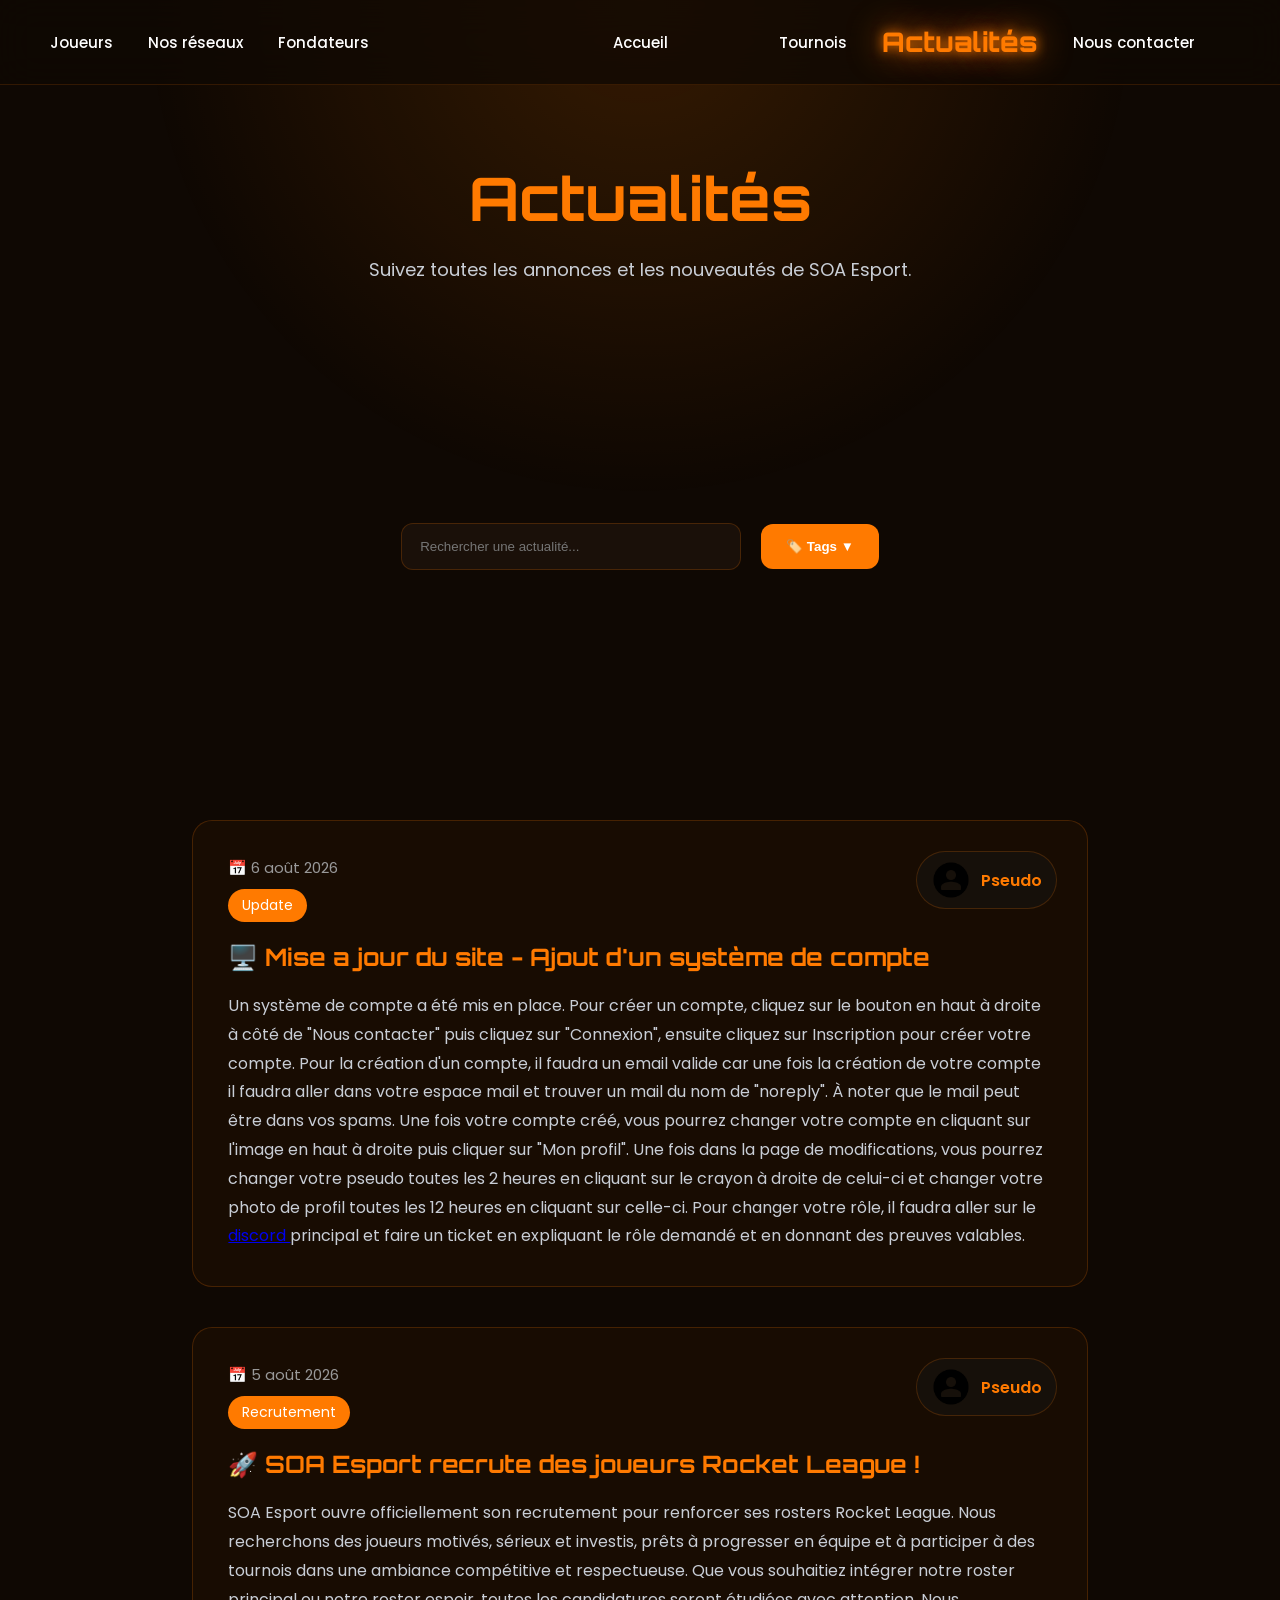
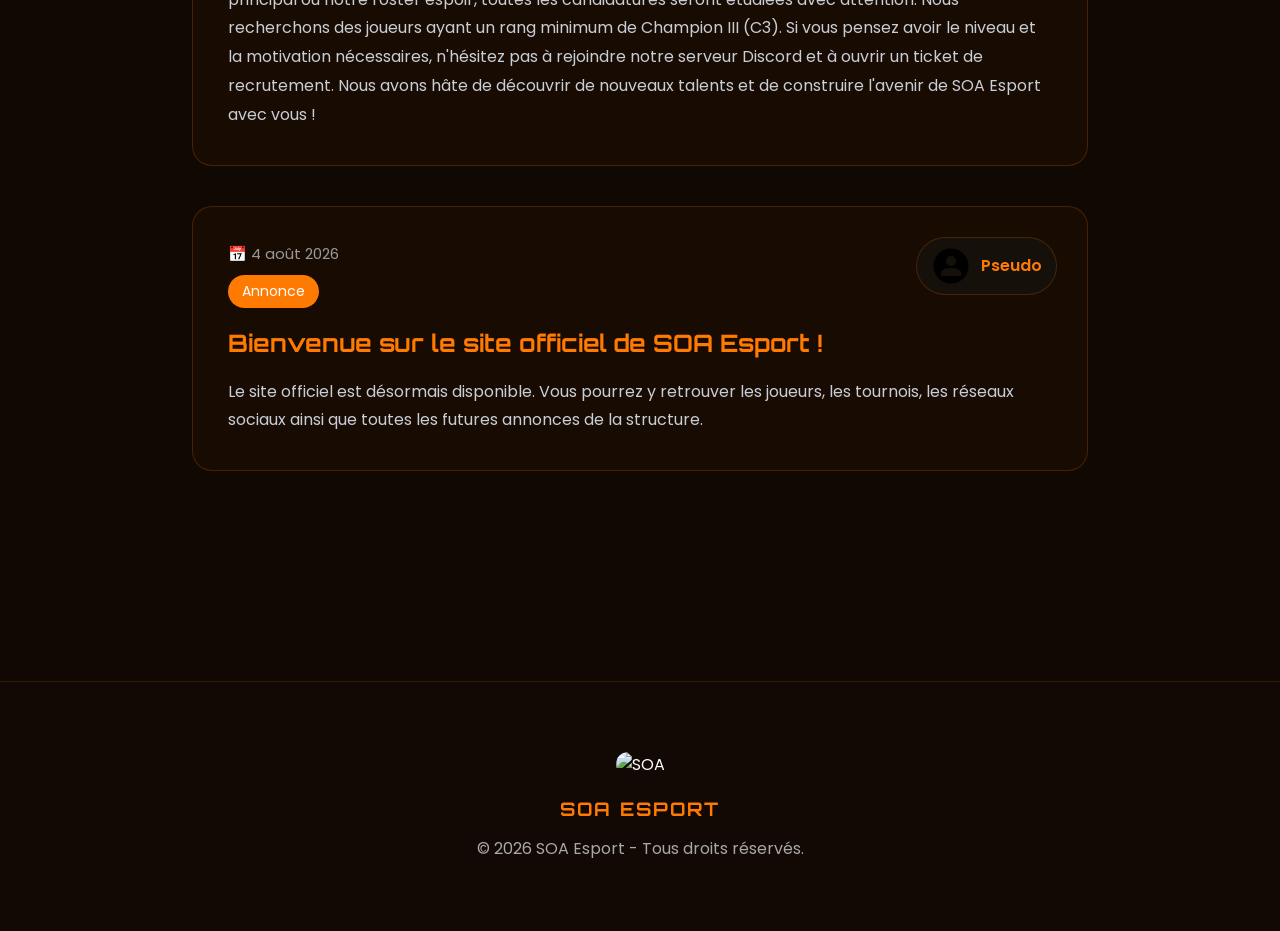
==== commit 61bf1246: "Enhance styles for filter and tag menu Added styles for filter buttons and tag menu." ====
--- a/actualites.html
+++ b/actualites.html
@@ -91,6 +91,18 @@
 
 
 
+/* ==========================
+        MENU TAGS
+========================== */
+
+.filter{
+
+    position:relative;
+
+}
+
+
+
 .filter button{
 
     background:#FF7A00;
@@ -105,8 +117,123 @@
 
     cursor:pointer;
 
-}
-
+    font-weight:600;
+
+    transition:.3s;
+
+}
+
+
+
+.filter button:hover{
+
+    background:#FFA33A;
+
+}
+
+
+
+
+
+.tag-menu{
+
+    position:absolute;
+
+    top:60px;
+
+    left:50%;
+
+    transform:translateX(-50%) translateY(-15px) scale(.95);
+
+    width:220px;
+
+    opacity:0;
+
+    visibility:hidden;
+
+    pointer-events:none;
+
+    display:flex;
+
+    flex-direction:column;
+
+    gap:12px;
+
+    background:#16100A;
+
+    border:1px solid rgba(255,122,0,.2);
+
+    border-radius:15px;
+
+    padding:20px;
+
+    box-shadow:
+    0 0 30px rgba(255,122,0,.2);
+
+    z-index:999;
+
+    transition:
+
+        opacity .3s ease,
+
+        transform .3s ease,
+
+        visibility .3s;
+
+}
+
+
+
+
+
+.tag-menu.show{
+
+
+    opacity:1;
+
+    visibility:visible;
+
+    pointer-events:auto;
+
+    transform:
+    translateX(-50%)
+    translateY(0)
+    scale(1);
+
+
+}
+
+
+
+
+
+.tag-menu label{
+
+
+    display:flex;
+
+    align-items:center;
+
+    gap:8px;
+
+    color:#DDD;
+
+    cursor:pointer;
+
+    width:100%;
+
+
+}
+
+
+
+.tag-menu input{
+
+
+    margin:0;
+
+
+}
 
 
 /* ==========================
@@ -305,8 +432,6 @@
 
 </head>
 
-
-<body>
 
 <body>
 
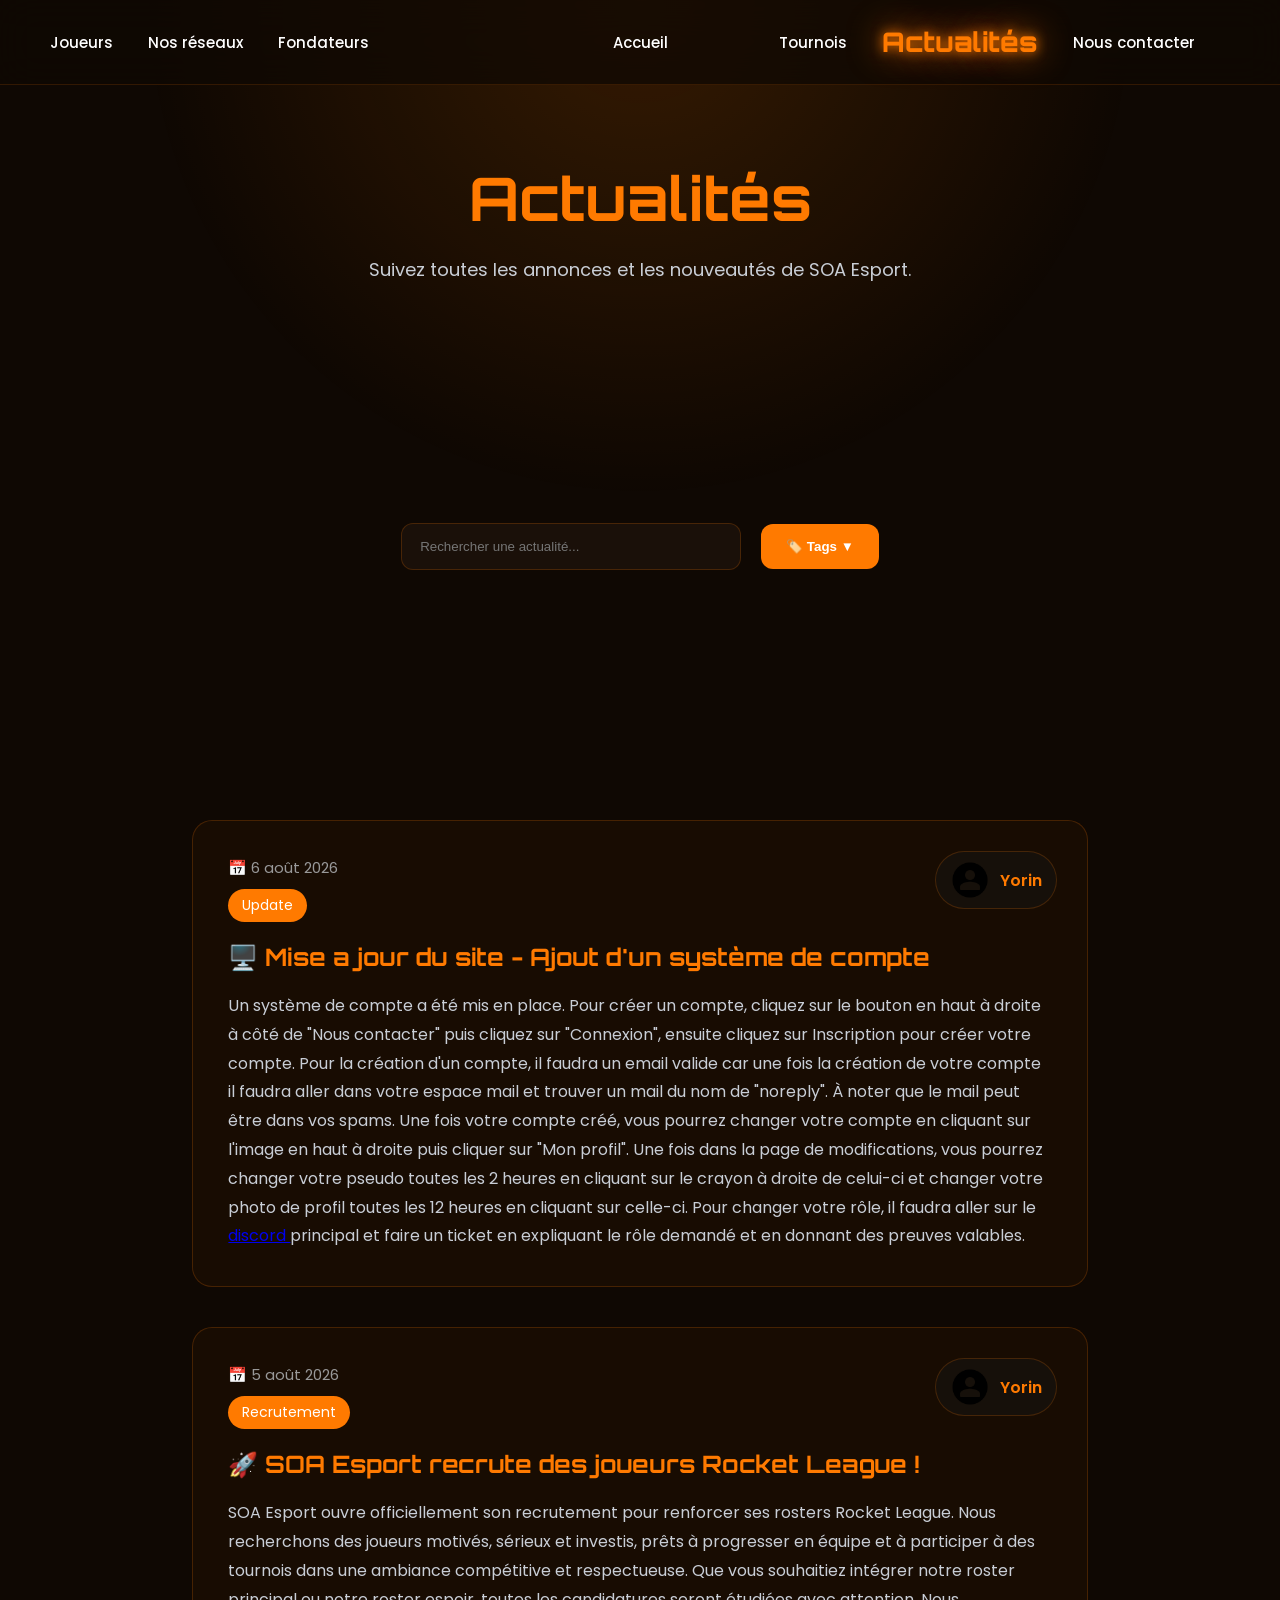
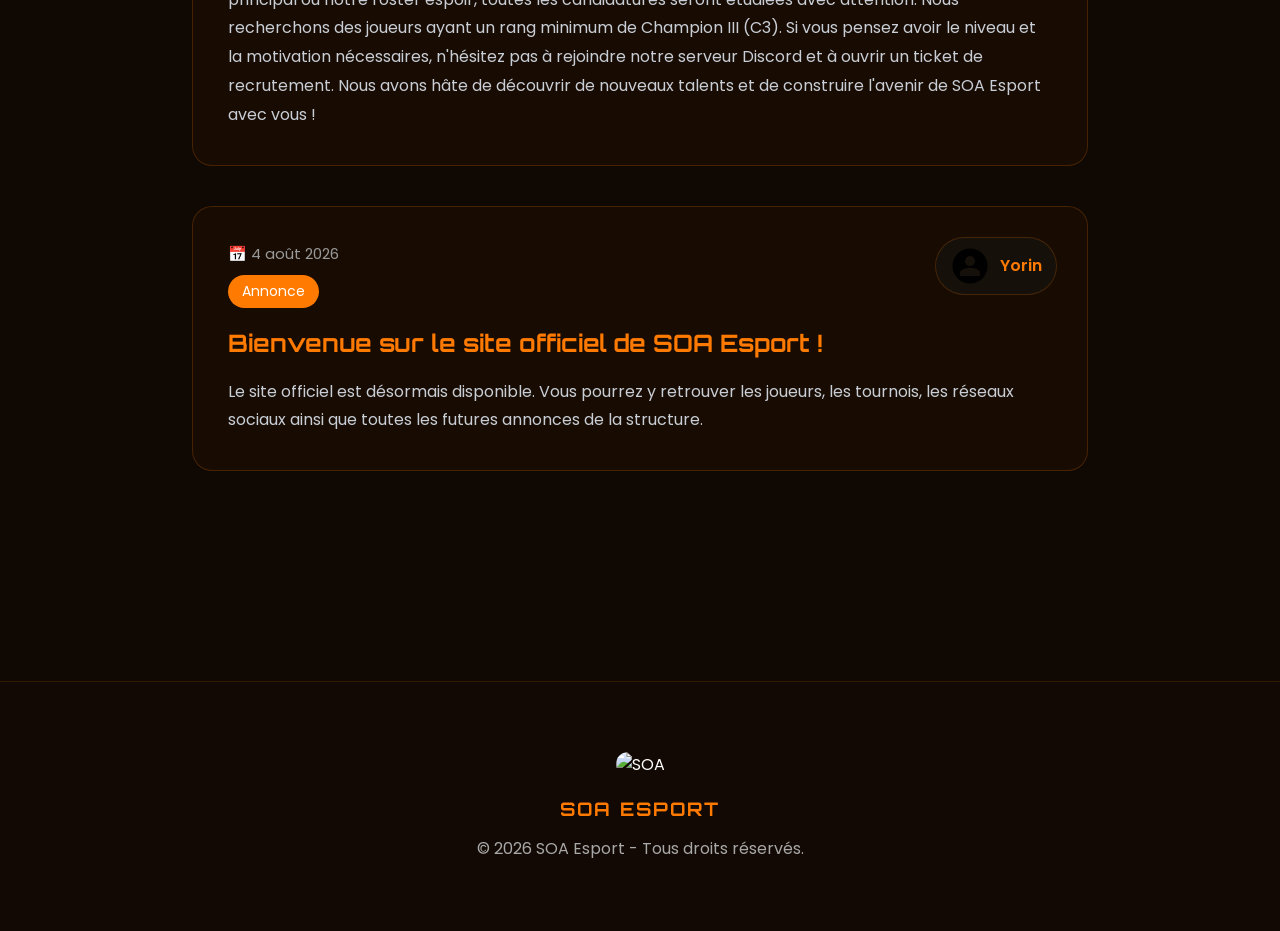
==== commit 07c13993: "Replace placeholder UID with actual user ID" ====
--- a/actualites.html
+++ b/actualites.html
@@ -632,7 +632,7 @@
 <div class="news-author">
 
 
-<a href="voir-profil.html?uid=UID_A_REMPLACER">
+<a href="voir-profil.html?uid=xlENspmcc4b2eS0s0DYHo42vsE12">
 
 
 <img 
@@ -642,7 +642,7 @@
 
 <span>
 
-Pseudo
+Yorin
 
 </span>
 
@@ -743,7 +743,7 @@
 <div class="news-author">
 
 
-<a href="voir-profil.html?uid=UID_A_REMPLACER">
+<a href="voir-profil.html?uid=xlENspmcc4b2eS0s0DYHo42vsE12">
 
 
 <img 
@@ -753,7 +753,7 @@
 
 <span>
 
-Pseudo
+Yorin
 
 </span>
 
@@ -841,7 +841,7 @@
 <div class="news-author">
 
 
-<a href="voir-profil.html?uid=UID_A_REMPLACER">
+<a href="voir-profil.html?uid=xlENspmcc4b2eS0s0DYHo42vsE12">
 
 
 <img
@@ -851,7 +851,7 @@
 
 <span>
 
-Pseudo
+Yorin
 
 </span>
 
